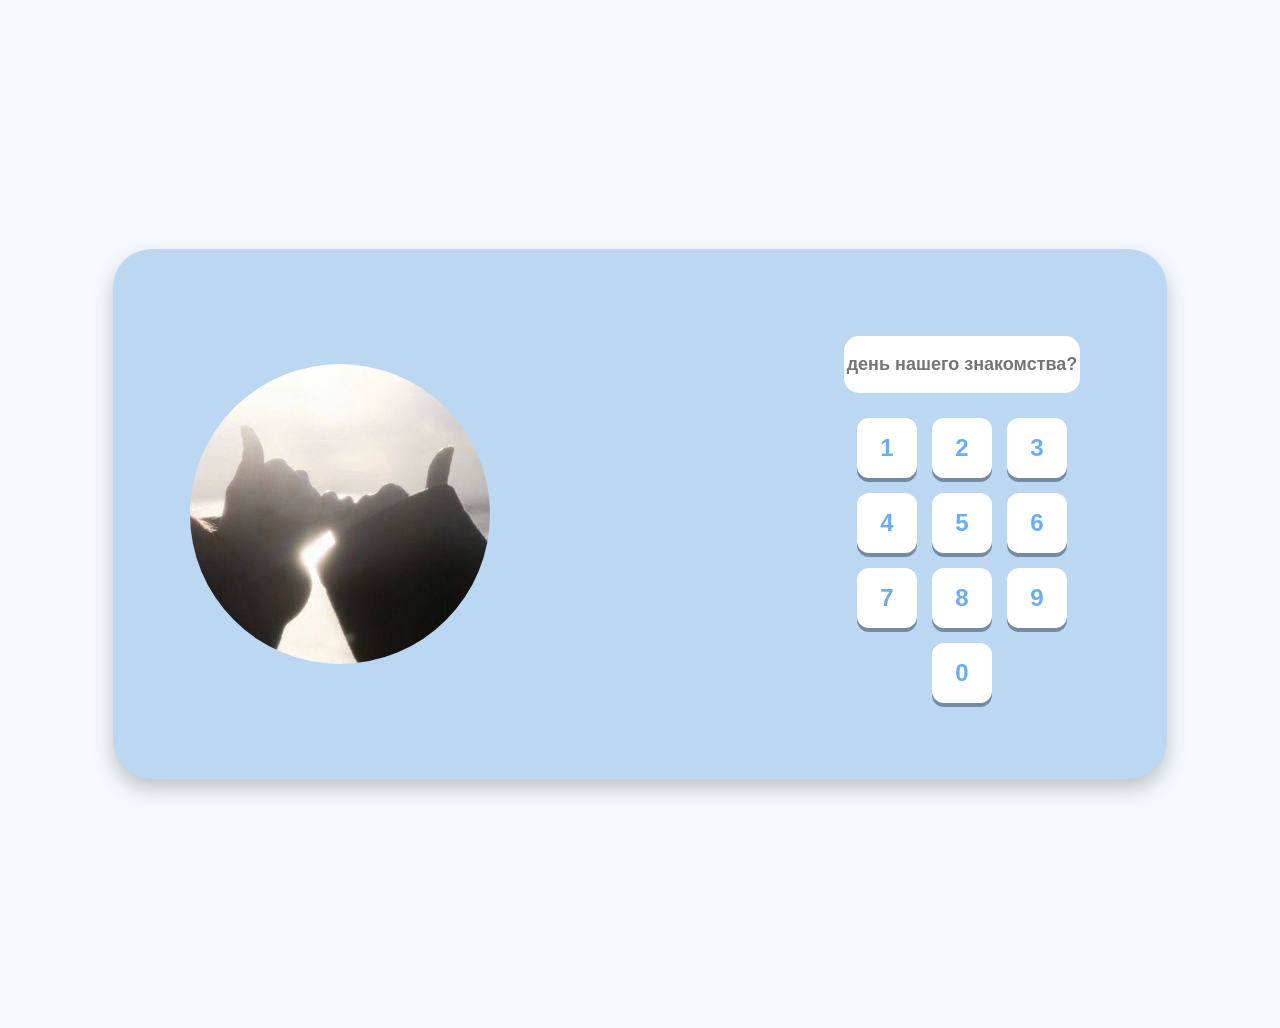
==== index.html @ 72822ee7 "Add files via upload" ====
<!DOCTYPE html>
<html lang="ru">
<head>
    <meta charset="UTF-8">
    <title>une année de relation.</title>
    <link rel="stylesheet" href="style.css">
</head>
<body>

    <div class="menu-card">
        <div class="profile-section">
            <div class="image-container">
                <img src="/assets/firstmenu.jpg" alt="фота" id="profile-img">
            </div>
        </div>

        <div class="keypad-section">
            <input id="input" type="text" placeholder="день нашего знакомства?">
            
            <div class="keypad">
                <button onclick="pressKey(1)">1</button>
                <button onclick="pressKey(2)">2</button>
                <button onclick="pressKey(3)">3</button>

                <button onclick="pressKey(4)">4</button>
                <button onclick="pressKey(5)">5</button>
                <button onclick="pressKey(6)">6</button>

                <button onclick="pressKey(7)">7</button>
                <button onclick="pressKey(8)">8</button>
                <button onclick="pressKey(9)">9</button>

                <div></div>
                <button onclick="pressKey(0)">0</button>
                <div></div>
            </div>
        </div>
    </div>

    <script src="app.js"></script>
</body>
</html>
---- style.css ----
@import url('https://fonts.googleapis.com/css2?family=Cormorant+Garamond:ital,wght@0,300..700;1,300..700&family=JetBrains+Mono:ital,wght@0,100..800;1,100..800&family=Nunito:ital,wght@0,200..1000;1,200..1000&display=swap');

body {
    background-color: #bcd7f225; 
    display: flex;
    justify-content: center;
    align-items: center;
    height: 100vh;
    margin: 0;
    padding: 5vw;
    font-family: "Nunito", sans-serif;;
}

.menu-card {
    background-color: #BCD7F2;
    padding: 6vw;
    border-radius: 3vw;
    display: flex;
    justify-content: space-between; 
    gap: 4vw; 
    align-items: center;
    box-shadow: 0 10px 20px rgba(0, 0, 0, 0.214);
    width: 100%;  
    max-width: 900px; 
}

.image-container {
    width: 300px;
    height: 300px;
    border-radius: 50%;
    overflow: hidden;
    display: block;
    justify-content: center;
    align-items: center;
}

.image-container img {
    width: 100%;
    height: 100%;
    object-fit: cover;
}

.keypad-section {
    display: flex;
    flex-direction: column;
    align-items: center;
}

input {
    margin: 10px;
    margin-bottom: 25px;
    height: 55px;
    border: none;
    width: max-content;
    border-radius: 15px;
    font-size:large;
    font-weight: bold;
    text-align: center;
}

input#correct {
    color: rgba(32, 255, 32, 0.806);
}

input#incorrect {
    color: rgba(237, 18, 18, 0.806);
}

.keypad {
    display: grid;
    grid-template-columns: repeat(3, 60px);
    gap: 15px;
}

button {
    width: 60px;
    height: 60px;
    background-color: #ffffff;
    border: none;
    border-radius: 12px;
    font-size: 24px;
    color: #69aef3;
    font-weight: bold;
    cursor: pointer;
    transition: transform 0.1s, background-color 0.2s;
    box-shadow: 0 4px 0px #748ba3;
}

button:hover {
    background-color: #98cbffa0;
}

button:active {
    transform: translateY(3px);
    box-shadow: 0 1px 0px #c4d6e9;
}
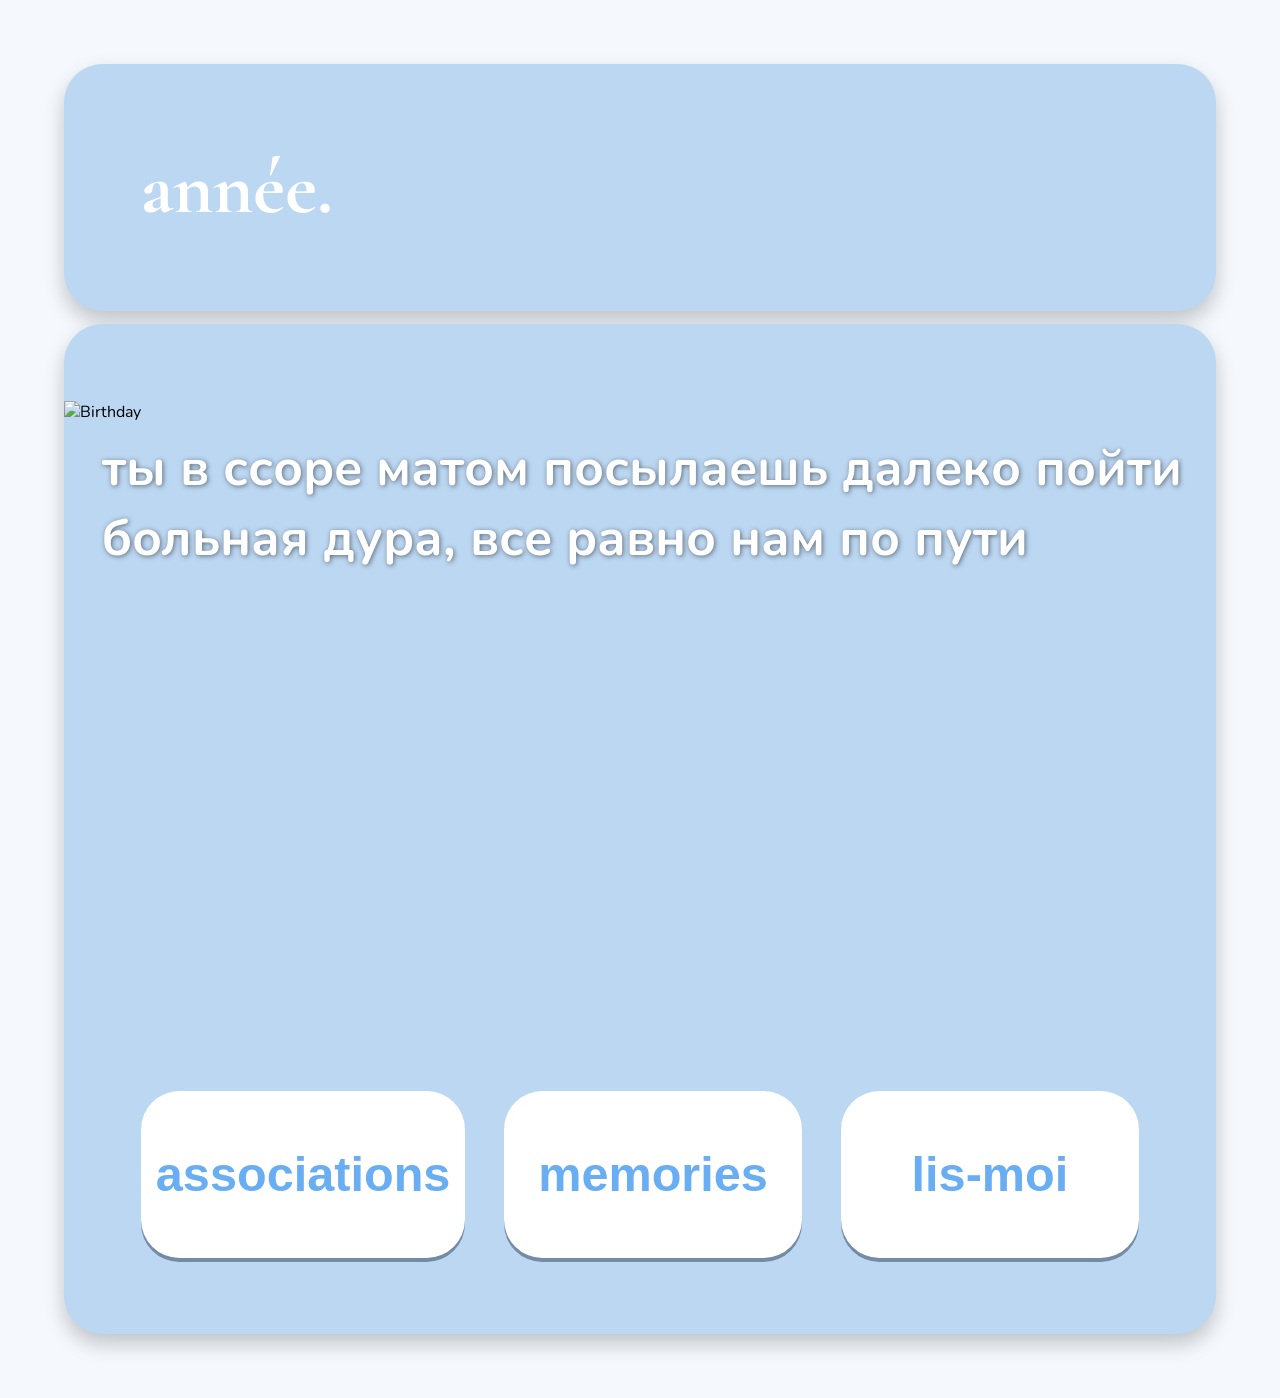
==== commit 1b926858: "Add files via upload" ====
--- a/index.html
+++ b/index.html
@@ -1,42 +1,121 @@
-<!DOCTYPE html>
-<html lang="ru">
-<head>
-    <meta charset="UTF-8">
+<!doctype html>
+<html lang="en">
+  <head>
+    <meta charset="UTF-8" />
+    <meta name="viewport" content="width=device-width, initial-scale=1.0" />
     <title>une année de relation.</title>
-    <link rel="stylesheet" href="style.css">
-</head>
-<body>
+    <link rel="stylesheet" href="style.css" />
+  </head>
+  <body>
+    <div class="all">
+      <div class="titlediv">
+        <h2 class="title">année.</h2>
+      </div>
 
-    <div class="menu-card">
-        <div class="profile-section">
-            <div class="image-container">
-                <img src="/assets/firstmenu.jpg" alt="фота" id="profile-img">
+      <div class="menu-card birthday-mode">
+        <div class="card-content">
+          <div class="photo-banner">
+            <img src="../assets/second_menucard.gif" alt="Birthday" />
+            <div class="photo-text">
+              <h3>
+                ты в ссоре матом посылаешь далеко пойти <br />
+                больная дура, все равно нам по пути
+              </h3>
             </div>
+          </div>
+
+          <div class="nav-keypad">
+            <button class="nav-btn" id="assoc-btn">associations</button>
+            <button class="nav-btn" id="memories-btn">memories</button>
+            <button class="nav-btn" id="lis-moi-btn">lis-moi</button>
+          </div>
+
+          <div id="assoc-content" class="extra-content">
+            <div class="assoc-inner">
+              <img
+                src="../assets/associations.jpg"
+                alt="Association Photo"
+                class="assoc-img"
+              />
+              <p>
+                прохладное море, корица, париж, треск костра, холодный воздух
+                после удушья, любимая зипка, вишня, тихий омут, имбирный пряник,
+                вкус метала во рту, une jalousie occasionnelle, запотевшее
+                стекло в машине, на котором рисуют разные картинки, если
+                протереть окно ладонью - будет открываться вид на ночной
+                пылающий нью йорк, херсон, эхо, звездное небо из окна,
+                единственный засушенный подаренный цветок лилии, головокружение
+                от кипящей воды в ванной, хрустящая сладкая выпечка, крылья, моя
+                постель, дисней, кока кола-(пепси?) зеро, смех вечером, «ай донт
+                андерстанд ю» зайцы, впервые нагреться после того как морозит,
+                качель, где я катаюсь, песни, лана, алекс
+              </p>
+            </div>
+          </div>
+
+          <div id="memories-content" class="extra-content">
+            <div class="memories-inner">
+              <p>
+                <b>les souvenirs les plus marquants</b>
+                <br />
+                <br />
+                помнишь начало? хихихаха с кайдена.. тогда я тебя только
+                узнавала, были в боте и не пересекались, явно не святой, но
+                главное что сейчас это иначе, ибо je regretterais de ne pas
+                l'avoir rencontré, помню первый звонок в телеграмме в летом, как
+                в эвейд играли, потом на тавере парня тебе искали.. до сих пор
+                кстати с ним общаюсь иногда, помню как ты в лагере была, как я
+                тебя ждала пол дня что бы пообщаться, вечные жалобы на волосы
+                помню, помню как зайца тебе передавала, приветы от дани помню,
+                помню розочки в телеграмме и детей в селестиане до сих пор
+                кормлю !!
+                <br />
+                <br />
+                <b>Je t'aime, merci pour ces moments chaleureux</b>
+              </p>
+            </div>
+          </div>
+
+          <div id="lis-moi-content" class="extra-content">
+            <div class="lis-moi-inner">
+              <img
+                src="../assets/lis-moi.jpg"
+                alt="Association Photo"
+                class="lis-moi-img"
+              />
+              <p>
+                «таким был прежде мой лис, он ничем не отличался от ста тысячи
+                других лисиц. но я с ним подружился и теперь он единственный в
+                целом свете.»
+                <br />
+                <br />
+                «Do not enter» is written on the doorway. Why can't everyone
+                just go away?
+                <br />
+                Except you—you can stay.
+              </p>
+
+              <button class="nav-btn" id="inner-btn">пасматреть</button>
+            </div>
+          </div>
+
+          <div id="inner-content" class="extra-content">
+            <div class="inner-inner">
+              <img
+                src="../assets/mail-envelope.png"
+                alt="Association Photo"
+                class="inner-img"
+              />
+              <button class="nav-btn" id="inner2-btn">аткрыть</button>
+            </div>
+          </div>
         </div>
-
-        <div class="keypad-section">
-            <input id="input" type="text" placeholder="день нашего знакомства?">
-            
-            <div class="keypad">
-                <button onclick="pressKey(1)">1</button>
-                <button onclick="pressKey(2)">2</button>
-                <button onclick="pressKey(3)">3</button>
-
-                <button onclick="pressKey(4)">4</button>
-                <button onclick="pressKey(5)">5</button>
-                <button onclick="pressKey(6)">6</button>
-
-                <button onclick="pressKey(7)">7</button>
-                <button onclick="pressKey(8)">8</button>
-                <button onclick="pressKey(9)">9</button>
-
-                <div></div>
-                <button onclick="pressKey(0)">0</button>
-                <div></div>
-            </div>
-        </div>
+      </div>
     </div>
-
+    <div id="image-modal" class="modal">
+      <span class="close-modal">&times;</span>
+      <img class="modal-content" id="full-image" src="../assets/mail.JPG" />
+    </div>
     <script src="app.js"></script>
-</body>
+  </body>
 </html>
--- a/style.css
+++ b/style.css
@@ -1,14 +1,45 @@
 @import url('https://fonts.googleapis.com/css2?family=Cormorant+Garamond:ital,wght@0,300..700;1,300..700&family=JetBrains+Mono:ital,wght@0,100..800;1,100..800&family=Nunito:ital,wght@0,200..1000;1,200..1000&display=swap');
 
+*, *::before, *::after {
+    box-sizing: border-box;
+}
+
 body {
-    background-color: #bcd7f225; 
-    display: flex;
+    background-color: #bcd7f225;
+    display: flex;
+    flex-direction: column;
     justify-content: center;
     align-items: center;
-    height: 100vh;
+    min-height: 100dvh;
     margin: 0;
     padding: 5vw;
-    font-family: "Nunito", sans-serif;;
+    font-family: "Nunito", sans-serif;
+}
+
+.all {
+    gap: 10%;
+}
+
+
+.titlediv {
+    margin-bottom: 1.5vh;
+    background-color: #BCD7F2;
+    padding: 6vw;
+    border-radius: 3vw;
+    display: flex;
+    flex-direction: column;
+    gap: 4vw;
+    align-items: flex-start;
+    box-shadow: 0 10px 20px rgba(0, 0, 0, 0.214);
+    width: 100%; 
+    font-family: "Cormorant Garamond", serif;
+}
+
+.title {
+    color: white;
+    margin: 0;
+    font-size: 6vw;
+    font-weight: bold;
 }
 
 .menu-card {
@@ -16,81 +47,186 @@
     padding: 6vw;
     border-radius: 3vw;
     display: flex;
-    justify-content: space-between; 
-    gap: 4vw; 
-    align-items: center;
+    flex-direction: column;
+    gap: 4vw;
+    align-items: flex-start;
     box-shadow: 0 10px 20px rgba(0, 0, 0, 0.214);
-    width: 100%;  
-    max-width: 900px; 
-}
-
-.image-container {
-    width: 300px;
-    height: 300px;
-    border-radius: 50%;
+    width: 100%;                
+}
+
+.photo-banner {
+    width: calc(100% + 12vw); 
+    margin-left: -6vw;      
+    margin-right: -6vw;     
+    margin-bottom: 2.75vh;
+    height: 52vw;
     overflow: hidden;
-    display: block;
-    justify-content: center;
-    align-items: center;
-}
-
-.image-container img {
+    position: relative;
+}
+
+.photo-text {
+    position: absolute;
+    top: 2.5vw;
+    left: 3vw; 
+    color: white;
+    text-shadow: 1px 1px 5px rgba(0, 0, 0, 0.5);
+}
+.photo-banner img {
     width: 100%;
     height: 100%;
     object-fit: cover;
 }
 
-.keypad-section {
-    display: flex;
-    flex-direction: column;
-    align-items: center;
-}
-
-input {
-    margin: 10px;
-    margin-bottom: 25px;
-    height: 55px;
-    border: none;
-    width: max-content;
-    border-radius: 15px;
-    font-size:large;
-    font-weight: bold;
-    text-align: center;
-}
-
-input#correct {
-    color: rgba(32, 255, 32, 0.806);
-}
-
-input#incorrect {
-    color: rgba(237, 18, 18, 0.806);
-}
-
-.keypad {
-    display: grid;
-    grid-template-columns: repeat(3, 60px);
-    gap: 15px;
-}
-
-button {
-    width: 60px;
-    height: 60px;
+.photo-text h3 {
+    margin: 0 0 1vw;
+    font-size: 4vw;
+}
+
+
+.nav-keypad {
+    display: flex;
+    flex-direction: row;       
+    width: 100%;
+    gap: 3vw;
+    justify-content: space-between;
+}
+
+.nav-btn {
+    flex: 1;
+    padding: 15px;
+    height: 13vw;               
+    min-height: 44px;     
     background-color: #ffffff;
     border: none;
-    border-radius: 12px;
-    font-size: 24px;
+    border-radius: 3vw;
+    font-size: 3.8vw;
     color: #69aef3;
     font-weight: bold;
     cursor: pointer;
     transition: transform 0.1s, background-color 0.2s;
     box-shadow: 0 4px 0px #748ba3;
-}
-
-button:hover {
+    white-space: nowrap;
+    touch-action: manipulation;
+}
+
+.nav-btn:hover {
     background-color: #98cbffa0;
 }
 
-button:active {
+.nav-btn:active {
     transform: translateY(3px);
     box-shadow: 0 1px 0px #c4d6e9;
 }
+
+.extra-content {
+    max-height: 0;
+    overflow: hidden;
+    opacity: 0;
+    transition: all 0.6s cubic-bezier(0.4, 0, 0.2, 1); 
+    width: 100%;
+}
+
+.extra-content.active {
+    max-height: 1000px;
+    opacity: 1;
+    margin-top: 5vw;
+}
+
+.assoc-inner {
+    display: flex;
+    flex-direction: column;
+    gap: 3vw;
+    padding-bottom: 4vw;
+}
+
+.assoc-img {
+    width: 100%;
+    height: auto;
+    border-radius: 3vw; 
+    box-shadow: 0 4px 10px rgba(0, 0, 0, 0.1);
+}
+
+.extra-content p {
+    color: white;
+    font-size: 4vw;
+    margin: 0;
+    line-height: 1.4;
+}
+
+.memories-inner {
+    padding: 2vw 0 4vw 0;
+}
+
+.memories-inner p {
+    color: white;
+    font-size: 4vw;
+    line-height: 1.4;
+    margin: 0;
+}
+
+.lis-moi-inner {
+    display: flex;
+    flex-direction: column;
+    gap: 3vw;
+    padding-bottom: 4vw;
+}
+
+.lis-moi-img {
+    width: 100%;
+    height: auto;
+    border-radius: 3vw; 
+    box-shadow: 0 4px 10px rgba(0, 0, 0, 0.1);
+}
+
+.inner-inner {
+    display: flex;
+    flex-direction: column;
+    gap: 3vw;
+    padding-bottom: 4vw;
+}
+
+.inner-img {
+    width: 100%;
+    height: auto;
+    border-radius: 3vw; 
+}
+
+/* Фоновое затемнение */
+.modal {
+    display: none; /* Скрыто по умолчанию */
+    position: fixed;
+    z-index: 9999; /* Поверх всего */
+    left: 0;
+    top: 0;
+    width: 100%;
+    height: 100%;
+    background-color: rgba(0, 0, 0, 0.85); /* Цвет затемнения */
+    backdrop-filter: blur(5px); /* Легкое размытие фона */
+    justify-content: center;
+    align-items: center;
+}
+
+/* Контент внутри (сама картинка) */
+.modal-content {
+    max-width: 80%;
+    max-height: 80%;
+    border-radius: 2vw;
+    box-shadow: 0 0 30px rgba(0, 0, 0, 0.5);
+    animation: zoomIn 0.3s ease; /* Плавное появление */
+}
+
+/* Кнопка закрытия */
+.close-modal {
+    position: absolute;
+    top: 5vw;
+    right: 8vw;
+    color: white;
+    font-size: 10vw;
+    font-weight: bold;
+    cursor: pointer;
+}
+
+@keyframes zoomIn {
+    from { transform: scale(0.7); opacity: 0; }
+    to { transform: scale(1); opacity: 1; }
+}
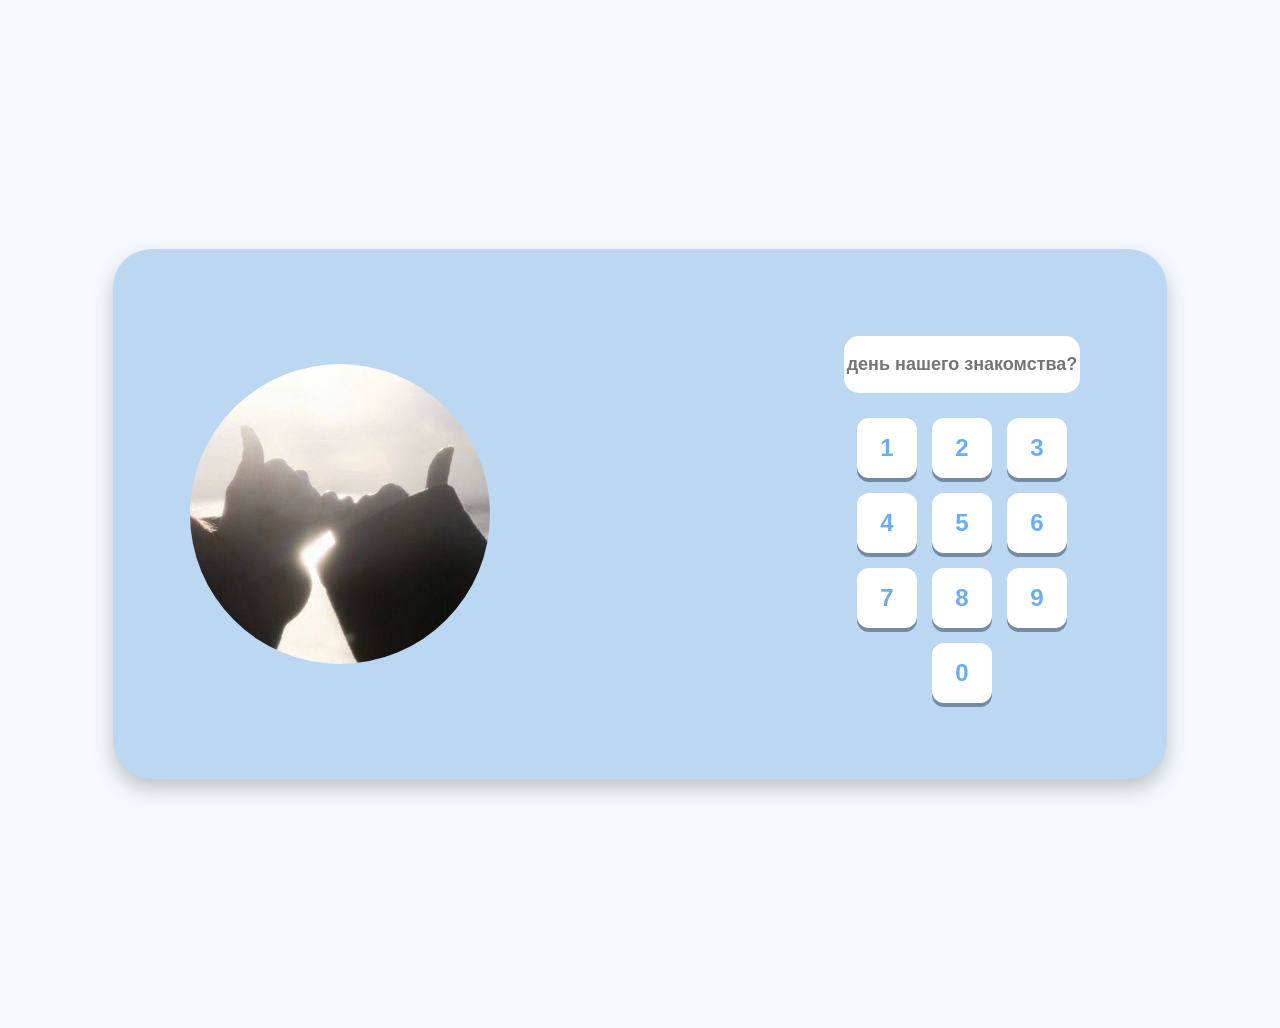
==== commit b5245846: "Add files via upload" ====
--- a/index.html
+++ b/index.html
@@ -1,121 +1,42 @@
-<!doctype html>
-<html lang="en">
-  <head>
-    <meta charset="UTF-8" />
-    <meta name="viewport" content="width=device-width, initial-scale=1.0" />
+<!DOCTYPE html>
+<html lang="ru">
+<head>
+    <meta charset="UTF-8">
     <title>une année de relation.</title>
-    <link rel="stylesheet" href="style.css" />
-  </head>
-  <body>
-    <div class="all">
-      <div class="titlediv">
-        <h2 class="title">année.</h2>
-      </div>
+    <link rel="stylesheet" href="style.css">
+</head>
+<body>
 
-      <div class="menu-card birthday-mode">
-        <div class="card-content">
-          <div class="photo-banner">
-            <img src="../assets/second_menucard.gif" alt="Birthday" />
-            <div class="photo-text">
-              <h3>
-                ты в ссоре матом посылаешь далеко пойти <br />
-                больная дура, все равно нам по пути
-              </h3>
+    <div class="menu-card">
+        <div class="profile-section">
+            <div class="image-container">
+                <img src="assets/firstmenu.jpg" alt="фота" id="profile-img">
             </div>
-          </div>
+        </div>
 
-          <div class="nav-keypad">
-            <button class="nav-btn" id="assoc-btn">associations</button>
-            <button class="nav-btn" id="memories-btn">memories</button>
-            <button class="nav-btn" id="lis-moi-btn">lis-moi</button>
-          </div>
+        <div class="keypad-section">
+            <input id="input" type="text" placeholder="день нашего знакомства?">
+            
+            <div class="keypad">
+                <button onclick="pressKey(1)">1</button>
+                <button onclick="pressKey(2)">2</button>
+                <button onclick="pressKey(3)">3</button>
 
-          <div id="assoc-content" class="extra-content">
-            <div class="assoc-inner">
-              <img
-                src="../assets/associations.jpg"
-                alt="Association Photo"
-                class="assoc-img"
-              />
-              <p>
-                прохладное море, корица, париж, треск костра, холодный воздух
-                после удушья, любимая зипка, вишня, тихий омут, имбирный пряник,
-                вкус метала во рту, une jalousie occasionnelle, запотевшее
-                стекло в машине, на котором рисуют разные картинки, если
-                протереть окно ладонью - будет открываться вид на ночной
-                пылающий нью йорк, херсон, эхо, звездное небо из окна,
-                единственный засушенный подаренный цветок лилии, головокружение
-                от кипящей воды в ванной, хрустящая сладкая выпечка, крылья, моя
-                постель, дисней, кока кола-(пепси?) зеро, смех вечером, «ай донт
-                андерстанд ю» зайцы, впервые нагреться после того как морозит,
-                качель, где я катаюсь, песни, лана, алекс
-              </p>
+                <button onclick="pressKey(4)">4</button>
+                <button onclick="pressKey(5)">5</button>
+                <button onclick="pressKey(6)">6</button>
+
+                <button onclick="pressKey(7)">7</button>
+                <button onclick="pressKey(8)">8</button>
+                <button onclick="pressKey(9)">9</button>
+
+                <div></div>
+                <button onclick="pressKey(0)">0</button>
+                <div></div>
             </div>
-          </div>
+        </div>
+    </div>
 
-          <div id="memories-content" class="extra-content">
-            <div class="memories-inner">
-              <p>
-                <b>les souvenirs les plus marquants</b>
-                <br />
-                <br />
-                помнишь начало? хихихаха с кайдена.. тогда я тебя только
-                узнавала, были в боте и не пересекались, явно не святой, но
-                главное что сейчас это иначе, ибо je regretterais de ne pas
-                l'avoir rencontré, помню первый звонок в телеграмме в летом, как
-                в эвейд играли, потом на тавере парня тебе искали.. до сих пор
-                кстати с ним общаюсь иногда, помню как ты в лагере была, как я
-                тебя ждала пол дня что бы пообщаться, вечные жалобы на волосы
-                помню, помню как зайца тебе передавала, приветы от дани помню,
-                помню розочки в телеграмме и детей в селестиане до сих пор
-                кормлю !!
-                <br />
-                <br />
-                <b>Je t'aime, merci pour ces moments chaleureux</b>
-              </p>
-            </div>
-          </div>
-
-          <div id="lis-moi-content" class="extra-content">
-            <div class="lis-moi-inner">
-              <img
-                src="../assets/lis-moi.jpg"
-                alt="Association Photo"
-                class="lis-moi-img"
-              />
-              <p>
-                «таким был прежде мой лис, он ничем не отличался от ста тысячи
-                других лисиц. но я с ним подружился и теперь он единственный в
-                целом свете.»
-                <br />
-                <br />
-                «Do not enter» is written on the doorway. Why can't everyone
-                just go away?
-                <br />
-                Except you—you can stay.
-              </p>
-
-              <button class="nav-btn" id="inner-btn">пасматреть</button>
-            </div>
-          </div>
-
-          <div id="inner-content" class="extra-content">
-            <div class="inner-inner">
-              <img
-                src="../assets/mail-envelope.png"
-                alt="Association Photo"
-                class="inner-img"
-              />
-              <button class="nav-btn" id="inner2-btn">аткрыть</button>
-            </div>
-          </div>
-        </div>
-      </div>
-    </div>
-    <div id="image-modal" class="modal">
-      <span class="close-modal">&times;</span>
-      <img class="modal-content" id="full-image" src="../assets/mail.JPG" />
-    </div>
     <script src="app.js"></script>
-  </body>
+</body>
 </html>
--- a/style.css
+++ b/style.css
@@ -1,45 +1,14 @@
 @import url('https://fonts.googleapis.com/css2?family=Cormorant+Garamond:ital,wght@0,300..700;1,300..700&family=JetBrains+Mono:ital,wght@0,100..800;1,100..800&family=Nunito:ital,wght@0,200..1000;1,200..1000&display=swap');
 
-*, *::before, *::after {
-    box-sizing: border-box;
-}
-
 body {
-    background-color: #bcd7f225;
+    background-color: #bcd7f225; 
     display: flex;
-    flex-direction: column;
     justify-content: center;
     align-items: center;
-    min-height: 100dvh;
+    height: 100vh;
     margin: 0;
     padding: 5vw;
-    font-family: "Nunito", sans-serif;
-}
-
-.all {
-    gap: 10%;
-}
-
-
-.titlediv {
-    margin-bottom: 1.5vh;
-    background-color: #BCD7F2;
-    padding: 6vw;
-    border-radius: 3vw;
-    display: flex;
-    flex-direction: column;
-    gap: 4vw;
-    align-items: flex-start;
-    box-shadow: 0 10px 20px rgba(0, 0, 0, 0.214);
-    width: 100%; 
-    font-family: "Cormorant Garamond", serif;
-}
-
-.title {
-    color: white;
-    margin: 0;
-    font-size: 6vw;
-    font-weight: bold;
+    font-family: "Nunito", sans-serif;;
 }
 
 .menu-card {
@@ -47,186 +16,81 @@
     padding: 6vw;
     border-radius: 3vw;
     display: flex;
-    flex-direction: column;
-    gap: 4vw;
-    align-items: flex-start;
+    justify-content: space-between; 
+    gap: 4vw; 
+    align-items: center;
     box-shadow: 0 10px 20px rgba(0, 0, 0, 0.214);
-    width: 100%;                
+    width: 100%;  
+    max-width: 900px; 
 }
 
-.photo-banner {
-    width: calc(100% + 12vw); 
-    margin-left: -6vw;      
-    margin-right: -6vw;     
-    margin-bottom: 2.75vh;
-    height: 52vw;
+.image-container {
+    width: 300px;
+    height: 300px;
+    border-radius: 50%;
     overflow: hidden;
-    position: relative;
+    display: block;
+    justify-content: center;
+    align-items: center;
 }
 
-.photo-text {
-    position: absolute;
-    top: 2.5vw;
-    left: 3vw; 
-    color: white;
-    text-shadow: 1px 1px 5px rgba(0, 0, 0, 0.5);
-}
-.photo-banner img {
+.image-container img {
     width: 100%;
     height: 100%;
     object-fit: cover;
 }
 
-.photo-text h3 {
-    margin: 0 0 1vw;
-    font-size: 4vw;
+.keypad-section {
+    display: flex;
+    flex-direction: column;
+    align-items: center;
 }
 
-
-.nav-keypad {
-    display: flex;
-    flex-direction: row;       
-    width: 100%;
-    gap: 3vw;
-    justify-content: space-between;
+input {
+    margin: 10px;
+    margin-bottom: 25px;
+    height: 55px;
+    border: none;
+    width: max-content;
+    border-radius: 15px;
+    font-size:large;
+    font-weight: bold;
+    text-align: center;
 }
 
-.nav-btn {
-    flex: 1;
-    padding: 15px;
-    height: 13vw;               
-    min-height: 44px;     
+input#correct {
+    color: rgba(32, 255, 32, 0.806);
+}
+
+input#incorrect {
+    color: rgba(237, 18, 18, 0.806);
+}
+
+.keypad {
+    display: grid;
+    grid-template-columns: repeat(3, 60px);
+    gap: 15px;
+}
+
+button {
+    width: 60px;
+    height: 60px;
     background-color: #ffffff;
     border: none;
-    border-radius: 3vw;
-    font-size: 3.8vw;
+    border-radius: 12px;
+    font-size: 24px;
     color: #69aef3;
     font-weight: bold;
     cursor: pointer;
     transition: transform 0.1s, background-color 0.2s;
     box-shadow: 0 4px 0px #748ba3;
-    white-space: nowrap;
-    touch-action: manipulation;
 }
 
-.nav-btn:hover {
+button:hover {
     background-color: #98cbffa0;
 }
 
-.nav-btn:active {
+button:active {
     transform: translateY(3px);
     box-shadow: 0 1px 0px #c4d6e9;
 }
-
-.extra-content {
-    max-height: 0;
-    overflow: hidden;
-    opacity: 0;
-    transition: all 0.6s cubic-bezier(0.4, 0, 0.2, 1); 
-    width: 100%;
-}
-
-.extra-content.active {
-    max-height: 1000px;
-    opacity: 1;
-    margin-top: 5vw;
-}
-
-.assoc-inner {
-    display: flex;
-    flex-direction: column;
-    gap: 3vw;
-    padding-bottom: 4vw;
-}
-
-.assoc-img {
-    width: 100%;
-    height: auto;
-    border-radius: 3vw; 
-    box-shadow: 0 4px 10px rgba(0, 0, 0, 0.1);
-}
-
-.extra-content p {
-    color: white;
-    font-size: 4vw;
-    margin: 0;
-    line-height: 1.4;
-}
-
-.memories-inner {
-    padding: 2vw 0 4vw 0;
-}
-
-.memories-inner p {
-    color: white;
-    font-size: 4vw;
-    line-height: 1.4;
-    margin: 0;
-}
-
-.lis-moi-inner {
-    display: flex;
-    flex-direction: column;
-    gap: 3vw;
-    padding-bottom: 4vw;
-}
-
-.lis-moi-img {
-    width: 100%;
-    height: auto;
-    border-radius: 3vw; 
-    box-shadow: 0 4px 10px rgba(0, 0, 0, 0.1);
-}
-
-.inner-inner {
-    display: flex;
-    flex-direction: column;
-    gap: 3vw;
-    padding-bottom: 4vw;
-}
-
-.inner-img {
-    width: 100%;
-    height: auto;
-    border-radius: 3vw; 
-}
-
-/* Фоновое затемнение */
-.modal {
-    display: none; /* Скрыто по умолчанию */
-    position: fixed;
-    z-index: 9999; /* Поверх всего */
-    left: 0;
-    top: 0;
-    width: 100%;
-    height: 100%;
-    background-color: rgba(0, 0, 0, 0.85); /* Цвет затемнения */
-    backdrop-filter: blur(5px); /* Легкое размытие фона */
-    justify-content: center;
-    align-items: center;
-}
-
-/* Контент внутри (сама картинка) */
-.modal-content {
-    max-width: 80%;
-    max-height: 80%;
-    border-radius: 2vw;
-    box-shadow: 0 0 30px rgba(0, 0, 0, 0.5);
-    animation: zoomIn 0.3s ease; /* Плавное появление */
-}
-
-/* Кнопка закрытия */
-.close-modal {
-    position: absolute;
-    top: 5vw;
-    right: 8vw;
-    color: white;
-    font-size: 10vw;
-    font-weight: bold;
-    cursor: pointer;
-}
-
-@keyframes zoomIn {
-    from { transform: scale(0.7); opacity: 0; }
-    to { transform: scale(1); opacity: 1; }
-}
